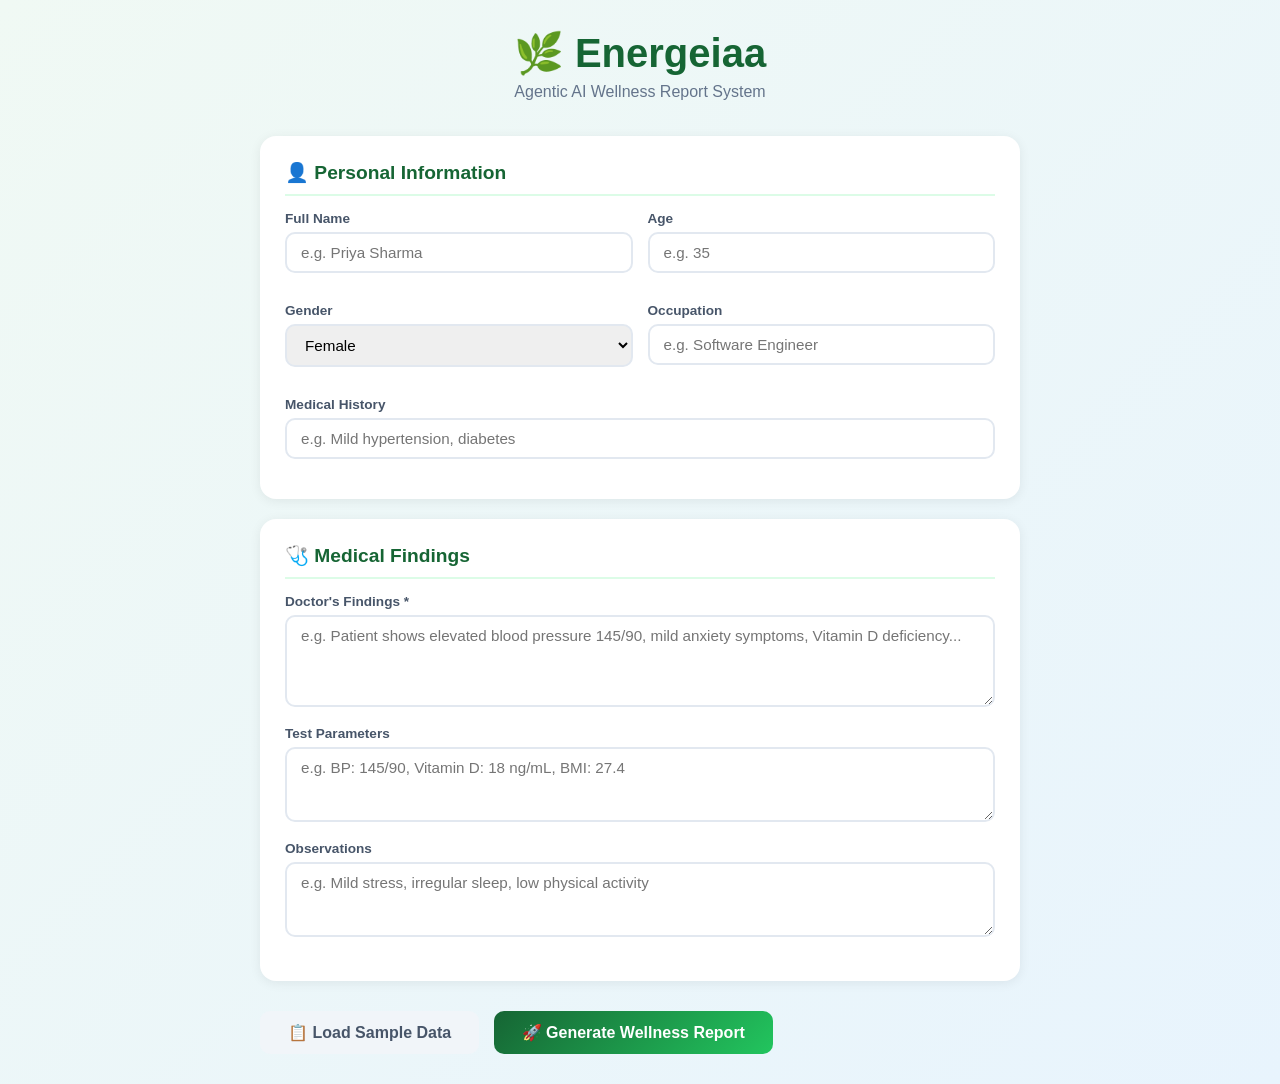
==== templates/index.html @ 830c6a4f "Removed venv and added gitignore" ====
<!DOCTYPE html>
<html lang="en">
<head>
    <meta charset="UTF-8">
    <meta name="viewport" content="width=device-width, initial-scale=1.0">
    <title>Energeiaa Wellness AI</title>
    <link rel="stylesheet" href="/static/style.css">
</head>
<body>
    <div class="container">
        <header>
            <h1>🌿 Energeiaa</h1>
            <p>Agentic AI Wellness Report System</p>
        </header>

        <form id="wellnessForm">
            <div class="section">
                <h2>👤 Personal Information</h2>
                <div class="grid">
                    <div class="field">
                        <label>Full Name</label>
                        <input type="text" id="name" placeholder="e.g. Priya Sharma" required>
                    </div>
                    <div class="field">
                        <label>Age</label>
                        <input type="number" id="age" placeholder="e.g. 35" required>
                    </div>
                    <div class="field">
                        <label>Gender</label>
                        <select id="gender">
                            <option value="Female">Female</option>
                            <option value="Male">Male</option>
                            <option value="Other">Other</option>
                        </select>
                    </div>
                    <div class="field">
                        <label>Occupation</label>
                        <input type="text" id="occupation" placeholder="e.g. Software Engineer">
                    </div>
                </div>
                <div class="field">
                    <label>Medical History</label>
                    <input type="text" id="medical_history" placeholder="e.g. Mild hypertension, diabetes">
                </div>
            </div>

            <div class="section">
                <h2>🩺 Medical Findings</h2>
                <div class="field">
                    <label>Doctor's Findings *</label>
                    <textarea id="findings" rows="4" placeholder="e.g. Patient shows elevated blood pressure 145/90, mild anxiety symptoms, Vitamin D deficiency..." required></textarea>
                </div>
                <div class="field">
                    <label>Test Parameters</label>
                    <textarea id="parameters" rows="3" placeholder="e.g. BP: 145/90, Vitamin D: 18 ng/mL, BMI: 27.4"></textarea>
                </div>
                <div class="field">
                    <label>Observations</label>
                    <textarea id="observations" rows="3" placeholder="e.g. Mild stress, irregular sleep, low physical activity"></textarea>
                </div>
            </div>

            <button type="button" id="loadSample">📋 Load Sample Data</button>
            <button type="submit" id="submitBtn">🚀 Generate Wellness Report</button>
        </form>

        <div id="loading" class="hidden">
            <div class="spinner"></div>
            <div id="agentStatus">🤖 Starting agents...</div>
        </div>
    </div>

    <script>
        const sampleData = {
            name: "Priya Sharma",
            age: 35,
            gender: "Female",
            occupation: "Software Engineer",
            medical_history: "Mild hypertension",
            findings: "Patient shows elevated blood pressure 145/90, mild anxiety symptoms, Vitamin D deficiency, sedentary lifestyle.",
            parameters: "BP: 145/90, Vitamin D: 18 ng/mL, BMI: 27.4",
            observations: "Mild stress, irregular sleep, low physical activity, healthy diet overall"
        };

        document.getElementById("loadSample").addEventListener("click", () => {
            document.getElementById("name").value = sampleData.name;
            document.getElementById("age").value = sampleData.age;
            document.getElementById("gender").value = sampleData.gender;
            document.getElementById("occupation").value = sampleData.occupation;
            document.getElementById("medical_history").value = sampleData.medical_history;
            document.getElementById("findings").value = sampleData.findings;
            document.getElementById("parameters").value = sampleData.parameters;
            document.getElementById("observations").value = sampleData.observations;
        });

        const agentMessages = [
            "🤖 Profile Agent analyzing user data...",
            "🔬 Interpreter Agent converting findings...",
            "⚠️ Risk Agent identifying indicators...",
            "💡 Wellness Coach generating recommendations...",
            "📋 Compiler Agent assembling report..."
        ];

        document.getElementById("wellnessForm").addEventListener("submit", async (e) => {
            e.preventDefault();

            document.getElementById("wellnessForm").classList.add("hidden");
            document.getElementById("loading").classList.remove("hidden");

            let i = 0;
            const interval = setInterval(() => {
                if (i < agentMessages.length) {
                    document.getElementById("agentStatus").textContent = agentMessages[i];
                    i++;
                }
            }, 2000);

            const payload = {
                user_profile: {
                    name: document.getElementById("name").value,
                    age: parseInt(document.getElementById("age").value),
                    gender: document.getElementById("gender").value,
                    occupation: document.getElementById("occupation").value,
                    medical_history: document.getElementById("medical_history").value
                },
                findings: document.getElementById("findings").value,
                parameters: document.getElementById("parameters").value,
                observations: document.getElementById("observations").value
            };

            try {
                const response = await fetch("/generate-report", {
                    method: "POST",
                    headers: { "Content-Type": "application/json" },
                    body: JSON.stringify(payload)
                });

                const data = await response.json();
                clearInterval(interval);

                if (data.success) {
                    localStorage.setItem("wellnessReport", JSON.stringify(data.report));
                    window.location.href = "/report";
                } else {
                    alert("Error: " + data.error);
                    document.getElementById("loading").classList.add("hidden");
                    document.getElementById("wellnessForm").classList.remove("hidden");
                }
            } catch (err) {
                clearInterval(interval);
                alert("Something went wrong. Please try again.");
                document.getElementById("loading").classList.add("hidden");
                document.getElementById("wellnessForm").classList.remove("hidden");
            }
        });
    </script>
</body>
</html>
---- static/style.css ----
* { margin: 0; padding: 0; box-sizing: border-box; }

body {
    font-family: 'Segoe UI', sans-serif;
    background: linear-gradient(135deg, #f0f9f4, #e8f4fd);
    min-height: 100vh;
    color: #1e293b;
}

.container {
    max-width: 800px;
    margin: 0 auto;
    padding: 30px 20px;
}

header {
    text-align: center;
    margin-bottom: 35px;
}

header h1 {
    font-size: 2.5rem;
    color: #166534;
    margin-bottom: 6px;
}

header p {
    color: #64748b;
    font-size: 1rem;
}

.section {
    background: white;
    border-radius: 16px;
    padding: 25px;
    margin-bottom: 20px;
    box-shadow: 0 2px 12px rgba(0,0,0,0.07);
}

.section h2 {
    font-size: 1.2rem;
    color: #166534;
    margin-bottom: 15px;
    padding-bottom: 10px;
    border-bottom: 2px solid #dcfce7;
}

.grid {
    display: grid;
    grid-template-columns: 1fr 1fr;
    gap: 15px;
    margin-bottom: 15px;
}

.field {
    margin-bottom: 15px;
}

.field label {
    display: block;
    font-size: 0.85rem;
    font-weight: 600;
    color: #475569;
    margin-bottom: 6px;
}

.field input, .field select, .field textarea {
    width: 100%;
    padding: 10px 14px;
    border: 2px solid #e2e8f0;
    border-radius: 10px;
    font-size: 0.95rem;
    transition: border-color 0.2s;
    font-family: inherit;
}

.field input:focus, .field select:focus, .field textarea:focus {
    outline: none;
    border-color: #22c55e;
}

button {
    padding: 12px 28px;
    border: none;
    border-radius: 10px;
    font-size: 1rem;
    font-weight: 600;
    cursor: pointer;
    margin-right: 10px;
    margin-top: 10px;
    transition: transform 0.2s, opacity 0.2s;
}

button:hover { transform: translateY(-2px); opacity: 0.9; }

#submitBtn {
    background: linear-gradient(135deg, #166534, #22c55e);
    color: white;
}

#loadSample {
    background: #f1f5f9;
    color: #475569;
}

.hidden { display: none !important; }

#loading {
    text-align: center;
    padding: 60px 20px;
    background: white;
    border-radius: 16px;
    box-shadow: 0 2px 12px rgba(0,0,0,0.07);
}

.spinner {
    width: 50px;
    height: 50px;
    border: 5px solid #dcfce7;
    border-top-color: #22c55e;
    border-radius: 50%;
    animation: spin 1s linear infinite;
    margin: 0 auto 20px;
}

@keyframes spin { to { transform: rotate(360deg); } }

#agentStatus {
    font-size: 1.1rem;
    color: #166534;
    font-weight: 600;
}

/* Report Page */
.score-card {
    text-align: center;
    background: white;
    border-radius: 16px;
    padding: 35px;
    margin-bottom: 20px;
    box-shadow: 0 2px 12px rgba(0,0,0,0.07);
}

.score-circle {
    width: 130px;
    height: 130px;
    border-radius: 50%;
    border: 8px solid #22c55e;
    display: flex;
    flex-direction: column;
    align-items: center;
    justify-content: center;
    margin: 0 auto 15px;
}

.score-circle span {
    font-size: 2.5rem;
    font-weight: 800;
    color: #1e293b;
}

.score-circle small {
    font-size: 0.7rem;
    color: #64748b;
}

.score-label {
    font-size: 1.2rem;
    font-weight: 700;
}

.summary-text {
    color: #475569;
    line-height: 1.7;
    font-size: 1rem;
}

.list {
    padding-left: 20px;
}

.list li {
    color: #475569;
    margin-bottom: 10px;
    line-height: 1.6;
}

.risk-card {
    background: #f8fafc;
    border-radius: 12px;
    padding: 15px;
    margin-bottom: 12px;
}

.risk-header {
    display: flex;
    justify-content: space-between;
    align-items: center;
    margin-bottom: 8px;
}

.risk-name {
    font-weight: 600;
    color: #1e293b;
}

.risk-badge {
    padding: 4px 12px;
    border-radius: 20px;
    color: white;
    font-size: 0.8rem;
    font-weight: 600;
}

.risk-explanation {
    color: #64748b;
    font-size: 0.9rem;
    line-height: 1.5;
}

.lifestyle-grid {
    display: grid;
    grid-template-columns: 1fr 1fr;
    gap: 12px;
}

.lifestyle-card {
    background: #f0fdf4;
    border: 2px solid #dcfce7;
    border-radius: 12px;
    padding: 15px;
    font-size: 0.9rem;
    color: #166534;
    line-height: 1.5;
}

.actions {
    text-align: center;
    margin-top: 30px;
}

.actions button {
    background: linear-gradient(135deg, #166534, #22c55e);
    color: white;
}

@media (max-width: 600px) {
    .grid { grid-template-columns: 1fr; }
    .lifestyle-grid { grid-template-columns: 1fr; }
}
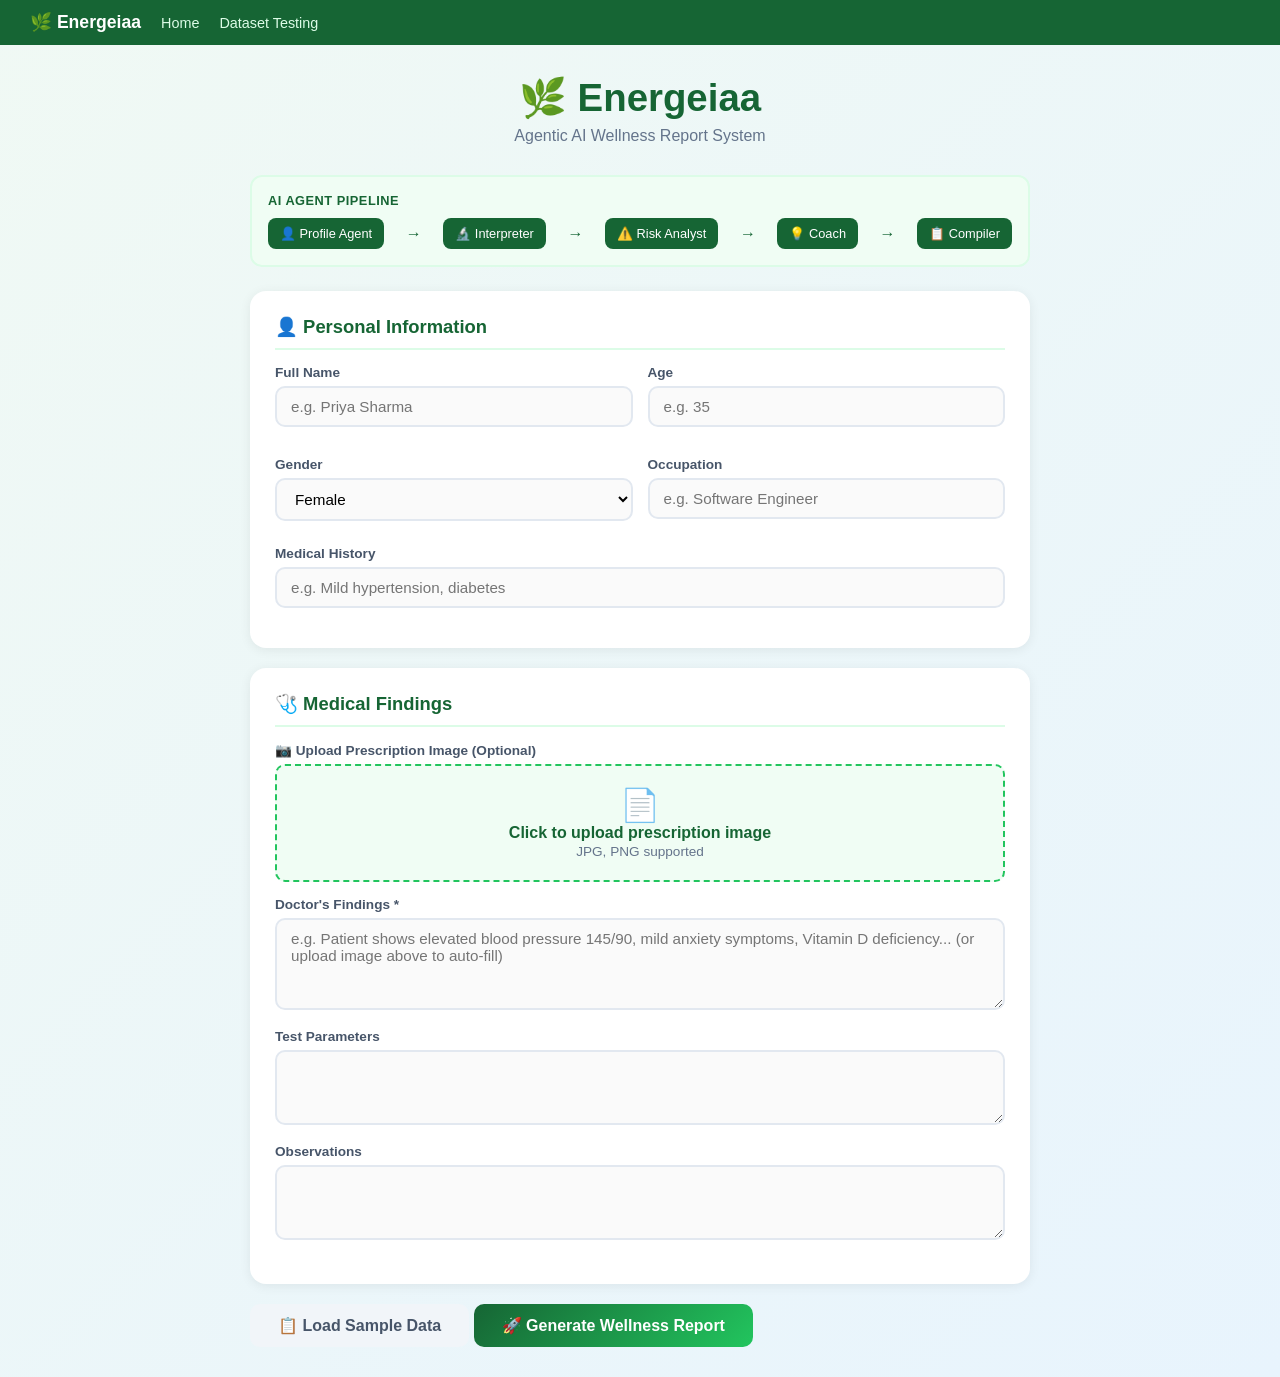
==== commit 17124b7d: "updated agents, UI and removed cache files" ====
--- a/templates/index.html
+++ b/templates/index.html
@@ -7,11 +7,69 @@
     <link rel="stylesheet" href="/static/style.css">
 </head>
 <body>
+
+    <!-- Navbar -->
+    <nav style="background:#166534; padding:12px 30px; display:flex; 
+    gap:20px; align-items:center;">
+        <span style="color:white; font-weight:700; font-size:1.1rem;">
+            🌿 Energeiaa
+        </span>
+        <a href="/" style="color:#dcfce7; text-decoration:none; 
+        font-size:0.9rem;">Home</a>
+        <a href="/dataset" style="color:#dcfce7; text-decoration:none; 
+        font-size:0.9rem;">Dataset Testing</a>
+    </nav>
+
     <div class="container">
         <header>
             <h1>🌿 Energeiaa</h1>
             <p>Agentic AI Wellness Report System</p>
         </header>
+
+        <!-- Agent Pipeline Visual -->
+        <div style="background:#f0fdf4; border:2px solid #dcfce7;
+        border-radius:12px; padding:16px; margin-bottom:24px;">
+            <p style="font-size:0.8rem; color:#166534; font-weight:700;
+            margin-bottom:10px; text-transform:uppercase;
+            letter-spacing:0.5px;">AI Agent Pipeline</p>
+            <div style="display:flex; align-items:center;
+            justify-content:space-between; flex-wrap:wrap; gap:8px;">
+                <div style="text-align:center;">
+                    <div style="background:#166534; color:white;
+                    border-radius:8px; padding:8px 12px; font-size:0.8rem;">
+                        👤 Profile Agent
+                    </div>
+                </div>
+                <span style="color:#166534; font-weight:700;">→</span>
+                <div style="text-align:center;">
+                    <div style="background:#166534; color:white;
+                    border-radius:8px; padding:8px 12px; font-size:0.8rem;">
+                        🔬 Interpreter
+                    </div>
+                </div>
+                <span style="color:#166534; font-weight:700;">→</span>
+                <div style="text-align:center;">
+                    <div style="background:#166534; color:white;
+                    border-radius:8px; padding:8px 12px; font-size:0.8rem;">
+                        ⚠️ Risk Analyst
+                    </div>
+                </div>
+                <span style="color:#166634; font-weight:700;">→</span>
+                <div style="text-align:center;">
+                    <div style="background:#166534; color:white;
+                    border-radius:8px; padding:8px 12px; font-size:0.8rem;">
+                        💡 Coach
+                    </div>
+                </div>
+                <span style="color:#166534; font-weight:700;">→</span>
+                <div style="text-align:center;">
+                    <div style="background:#166534; color:white;
+                    border-radius:8px; padding:8px 12px; font-size:0.8rem;">
+                        📋 Compiler
+                    </div>
+                </div>
+            </div>
+        </div>
 
         <form id="wellnessForm">
             <div class="section">
@@ -19,11 +77,13 @@
                 <div class="grid">
                     <div class="field">
                         <label>Full Name</label>
-                        <input type="text" id="name" placeholder="e.g. Priya Sharma" required>
+                        <input type="text" id="name" 
+                        placeholder="e.g. Priya Sharma" required>
                     </div>
                     <div class="field">
                         <label>Age</label>
-                        <input type="number" id="age" placeholder="e.g. 35" required>
+                        <input type="number" id="age" 
+                        placeholder="e.g. 35" required>
                     </div>
                     <div class="field">
                         <label>Gender</label>
@@ -35,33 +95,76 @@
                     </div>
                     <div class="field">
                         <label>Occupation</label>
-                        <input type="text" id="occupation" placeholder="e.g. Software Engineer">
+                        <input type="text" id="occupation" 
+                        placeholder="e.g. Software Engineer">
                     </div>
                 </div>
                 <div class="field">
                     <label>Medical History</label>
-                    <input type="text" id="medical_history" placeholder="e.g. Mild hypertension, diabetes">
+                    <input type="text" id="medical_history" 
+                    placeholder="e.g. Mild hypertension, diabetes">
                 </div>
             </div>
 
             <div class="section">
                 <h2>🩺 Medical Findings</h2>
+
+                <!-- Image Upload Section -->
+                <div class="field">
+                    <label>📷 Upload Prescription Image (Optional)</label>
+                    <div style="border: 2px dashed #22c55e; border-radius: 10px;
+                    padding: 20px; text-align: center; background: #f0fdf4;
+                    cursor: pointer;" 
+                    onclick="document.getElementById('imageInput').click()">
+                        <div id="uploadText">
+                            <span style="font-size: 2rem;">📄</span><br>
+                            <span style="color: #166534; font-weight: 600;">
+                                Click to upload prescription image
+                            </span><br>
+                            <span style="color: #64748b; font-size: 0.85rem;">
+                                JPG, PNG supported
+                            </span>
+                        </div>
+                        <div id="uploadedFileName" style="color:#166534;
+                        font-weight:600; display:none;"></div>
+                    </div>
+                    <input type="file" id="imageInput" accept="image/*"
+                    style="display:none" onchange="handleImageUpload(this)">
+                    <button type="button" id="extractBtn"
+                    style="display:none; margin-top:10px; background:#166534;
+                    color:white; border:none; padding:10px 20px;
+                    border-radius:8px; cursor:pointer; font-weight:600;"
+                    onclick="extractPrescription()">
+                        🔍 Extract Text from Image
+                    </button>
+                    <div id="extractStatus" style="margin-top:8px;
+                    font-size:0.9rem; color:#166534; font-weight:600;"></div>
+                </div>
+
                 <div class="field">
                     <label>Doctor's Findings *</label>
-                    <textarea id="findings" rows="4" placeholder="e.g. Patient shows elevated blood pressure 145/90, mild anxiety symptoms, Vitamin D deficiency..." required></textarea>
+                    <textarea id="findings" rows="4" 
+                    placeholder="e.g. Patient shows elevated blood pressure 145/90, mild anxiety symptoms, Vitamin D deficiency... (or upload image above to auto-fill)" 
+                    required></textarea>
                 </div>
                 <div class="field">
                     <label>Test Parameters</label>
-                    <textarea id="parameters" rows="3" placeholder="e.g. BP: 145/90, Vitamin D: 18 ng/mL, BMI: 27.4"></textarea>
+                    <textarea id="parameters" rows="3" 
+                    placeholder="e.g. BP: 145/90, Vitamin D: 18 ng/mL, BMI: 27.4">
+                    </textarea>
                 </div>
                 <div class="field">
                     <label>Observations</label>
-                    <textarea id="observations" rows="3" placeholder="e.g. Mild stress, irregular sleep, low physical activity"></textarea>
+                    <textarea id="observations" rows="3" 
+                    placeholder="e.g. Mild stress, irregular sleep, low physical activity">
+                    </textarea>
                 </div>
             </div>
 
             <button type="button" id="loadSample">📋 Load Sample Data</button>
-            <button type="submit" id="submitBtn">🚀 Generate Wellness Report</button>
+            <button type="submit" id="submitBtn">
+                🚀 Generate Wellness Report
+            </button>
         </form>
 
         <div id="loading" class="hidden">
@@ -101,7 +204,8 @@
             "📋 Compiler Agent assembling report..."
         ];
 
-        document.getElementById("wellnessForm").addEventListener("submit", async (e) => {
+        document.getElementById("wellnessForm").addEventListener("submit", 
+        async (e) => {
             e.preventDefault();
 
             document.getElementById("wellnessForm").classList.add("hidden");
@@ -110,7 +214,8 @@
             let i = 0;
             const interval = setInterval(() => {
                 if (i < agentMessages.length) {
-                    document.getElementById("agentStatus").textContent = agentMessages[i];
+                    document.getElementById("agentStatus").textContent = 
+                    agentMessages[i];
                     i++;
                 }
             }, 2000);
@@ -139,7 +244,8 @@
                 clearInterval(interval);
 
                 if (data.success) {
-                    localStorage.setItem("wellnessReport", JSON.stringify(data.report));
+                    localStorage.setItem("wellnessReport", 
+                    JSON.stringify(data.report));
                     window.location.href = "/report";
                 } else {
                     alert("Error: " + data.error);
@@ -153,6 +259,57 @@
                 document.getElementById("wellnessForm").classList.remove("hidden");
             }
         });
+
+        // Image upload functions
+        let selectedFile = null;
+
+        function handleImageUpload(input) {
+            if (input.files && input.files[0]) {
+                selectedFile = input.files[0];
+                document.getElementById('uploadText').style.display = 'none';
+                document.getElementById('uploadedFileName').style.display = 
+                'block';
+                document.getElementById('uploadedFileName').textContent =
+                    '✅ ' + selectedFile.name;
+                document.getElementById('extractBtn').style.display = 
+                'inline-block';
+            }
+        }
+
+        async function extractPrescription() {
+            if (!selectedFile) return;
+
+            document.getElementById('extractStatus').textContent =
+                '⏳ Reading prescription image...';
+            document.getElementById('extractBtn').disabled = true;
+
+            const formData = new FormData();
+            formData.append('file', selectedFile);
+
+            try {
+                const response = await fetch('/extract-prescription', {
+                    method: 'POST',
+                    body: formData
+                });
+
+                const data = await response.json();
+
+                if (data.success) {
+                    document.getElementById('findings').value = 
+                    data.extracted_text;
+                    document.getElementById('extractStatus').textContent =
+                        '✅ Text extracted! Review and click Generate Report.';
+                } else {
+                    document.getElementById('extractStatus').textContent =
+                        '❌ Error: ' + data.error;
+                }
+            } catch (err) {
+                document.getElementById('extractStatus').textContent =
+                    '❌ Something went wrong.';
+            } finally {
+                document.getElementById('extractBtn').disabled = false;
+            }
+        }
     </script>
 </body>
 </html>
--- a/static/style.css
+++ b/static/style.css
@@ -7,244 +7,271 @@
     color: #1e293b;
 }
 
-.container {
-    max-width: 800px;
-    margin: 0 auto;
-    padding: 30px 20px;
-}
-
-header {
+.navbar {
+    background: linear-gradient(135deg, #14532d, #166534);
+    padding: 14px 30px;
+    display: flex;
+    justify-content: space-between;
+    align-items: center;
+    box-shadow: 0 2px 10px rgba(0,0,0,0.15);
+    position: sticky;
+    top: 0;
+    z-index: 50;
+}
+.nav-brand { color: white; font-size: 1.2rem; font-weight: 800; }
+.nav-links { display: flex; gap: 20px; }
+.nav-links .nav-link { color: #dcfce7; text-decoration: none; font-size: 0.9rem; font-weight: 500; padding: 6px 14px; border-radius: 8px; transition: background 0.2s; }
+.nav-links .nav-link:hover, .nav-links .nav-link.active { background: rgba(255,255,255,0.15); color: white; }
+
+.container { max-width: 820px; margin: 0 auto; padding: 30px 20px; }
+
+header { text-align: center; margin-bottom: 30px; }
+header h1 { font-size: 2.4rem; color: #166534; margin-bottom: 6px; }
+header p { color: #64748b; font-size: 1rem; }
+
+.pipeline-box {
+    background: linear-gradient(135deg, #f0fdf4, #dcfce7);
+    border: 2px solid #bbf7d0;
+    border-radius: 14px;
+    padding: 18px 24px;
+    margin-bottom: 24px;
     text-align: center;
-    margin-bottom: 35px;
-}
-
-header h1 {
-    font-size: 2.5rem;
-    color: #166534;
-    margin-bottom: 6px;
-}
-
-header p {
-    color: #64748b;
-    font-size: 1rem;
-}
-
-.section {
+}
+.pipeline-title { font-size: 0.8rem; font-weight: 700; color: #166534; text-transform: uppercase; letter-spacing: 1px; margin-bottom: 14px; }
+.pipeline-steps { display: flex; align-items: center; justify-content: center; flex-wrap: wrap; gap: 8px; }
+.pipeline-step { background: #166534; color: white; border-radius: 10px; padding: 10px 16px; font-size: 0.8rem; text-align: center; line-height: 1.4; min-width: 70px; }
+.pipeline-arrow { color: #166534; font-size: 1.2rem; font-weight: 700; }
+
+.section { background: white; border-radius: 16px; padding: 25px; margin-bottom: 20px; box-shadow: 0 2px 12px rgba(0,0,0,0.07); }
+.section h2 { font-size: 1.15rem; color: #166534; margin-bottom: 15px; padding-bottom: 10px; border-bottom: 2px solid #dcfce7; }
+
+.grid { display: grid; grid-template-columns: 1fr 1fr; gap: 15px; margin-bottom: 10px; }
+.field { margin-bottom: 15px; }
+.field label { display: block; font-size: 0.85rem; font-weight: 600; color: #475569; margin-bottom: 6px; }
+.field-hint { font-size: 0.75rem; color: #94a3b8; font-weight: 400; margin-left: 6px; }
+.field input, .field select, .field textarea { width: 100%; padding: 10px 14px; border: 2px solid #e2e8f0; border-radius: 10px; font-size: 0.95rem; transition: border-color 0.2s; font-family: inherit; background: #fafafa; }
+.field input:focus, .field select:focus, .field textarea:focus { outline: none; border-color: #22c55e; background: white; }
+
+/* UPLOAD BOX */
+.upload-box {
+    border: 2px dashed #bbf7d0;
+    border-radius: 16px;
+    padding: 36px 24px 28px;
+    text-align: center;
+    cursor: pointer;
+    background: linear-gradient(145deg, #f8fffc, #f0fdf9);
+    transition: all 0.3s ease;
+    position: relative;
+    overflow: hidden;
+}
+.upload-box::after {
+    content: '';
+    position: absolute;
+    inset: 0;
+    background: radial-gradient(ellipse at center top, #dcfce7 0%, transparent 70%);
+    opacity: 0;
+    transition: opacity 0.4s;
+    pointer-events: none;
+}
+.upload-box:hover::after { opacity: 1; }
+.upload-box:hover {
+    border-color: #22c55e;
+    border-style: solid;
+    transform: translateY(-3px);
+    box-shadow: 0 12px 30px rgba(34,197,94,0.12);
+}
+.upload-box.dragover {
+    border-color: #16a34a;
+    border-style: solid;
+    background: linear-gradient(145deg, #f0fdf4, #dcfce7);
+    transform: scale(1.01);
+    box-shadow: 0 12px 30px rgba(34,197,94,0.2);
+}
+.upload-box.uploading {
+    border-color: #f59e0b;
+    border-style: solid;
+    background: linear-gradient(145deg, #fffbeb, #fef3c7);
+    cursor: wait;
+}
+.upload-box.loaded {
+    border-color: #22c55e;
+    border-style: solid;
+    background: linear-gradient(145deg, #f0fdf4, #dcfce7);
+    box-shadow: 0 6px 20px rgba(34,197,94,0.12);
+}
+
+.upload-icon-wrap { margin-bottom: 14px; }
+.upload-icon-circle {
+    width: 64px;
+    height: 64px;
     background: white;
-    border-radius: 16px;
-    padding: 25px;
-    margin-bottom: 20px;
-    box-shadow: 0 2px 12px rgba(0,0,0,0.07);
-}
-
-.section h2 {
-    font-size: 1.2rem;
-    color: #166534;
-    margin-bottom: 15px;
-    padding-bottom: 10px;
-    border-bottom: 2px solid #dcfce7;
-}
-
-.grid {
-    display: grid;
-    grid-template-columns: 1fr 1fr;
-    gap: 15px;
-    margin-bottom: 15px;
-}
-
-.field {
-    margin-bottom: 15px;
-}
-
-.field label {
-    display: block;
-    font-size: 0.85rem;
-    font-weight: 600;
-    color: #475569;
-    margin-bottom: 6px;
-}
-
-.field input, .field select, .field textarea {
-    width: 100%;
-    padding: 10px 14px;
-    border: 2px solid #e2e8f0;
-    border-radius: 10px;
-    font-size: 0.95rem;
-    transition: border-color 0.2s;
-    font-family: inherit;
-}
-
-.field input:focus, .field select:focus, .field textarea:focus {
-    outline: none;
-    border-color: #22c55e;
-}
-
-button {
-    padding: 12px 28px;
-    border: none;
-    border-radius: 10px;
-    font-size: 1rem;
-    font-weight: 600;
-    cursor: pointer;
-    margin-right: 10px;
-    margin-top: 10px;
-    transition: transform 0.2s, opacity 0.2s;
-}
-
-button:hover { transform: translateY(-2px); opacity: 0.9; }
-
-#submitBtn {
-    background: linear-gradient(135deg, #166534, #22c55e);
-    color: white;
-}
-
-#loadSample {
-    background: #f1f5f9;
-    color: #475569;
-}
-
-.hidden { display: none !important; }
-
-#loading {
-    text-align: center;
-    padding: 60px 20px;
-    background: white;
-    border-radius: 16px;
-    box-shadow: 0 2px 12px rgba(0,0,0,0.07);
-}
-
-.spinner {
-    width: 50px;
-    height: 50px;
-    border: 5px solid #dcfce7;
-    border-top-color: #22c55e;
     border-radius: 50%;
-    animation: spin 1s linear infinite;
-    margin: 0 auto 20px;
-}
-
-@keyframes spin { to { transform: rotate(360deg); } }
-
-#agentStatus {
-    font-size: 1.1rem;
-    color: #166534;
-    font-weight: 600;
-}
-
-/* Report Page */
-.score-card {
-    text-align: center;
-    background: white;
-    border-radius: 16px;
-    padding: 35px;
-    margin-bottom: 20px;
-    box-shadow: 0 2px 12px rgba(0,0,0,0.07);
-}
-
-.score-circle {
-    width: 130px;
-    height: 130px;
-    border-radius: 50%;
-    border: 8px solid #22c55e;
-    display: flex;
-    flex-direction: column;
+    display: flex;
     align-items: center;
     justify-content: center;
-    margin: 0 auto 15px;
-}
-
-.score-circle span {
-    font-size: 2.5rem;
-    font-weight: 800;
-    color: #1e293b;
-}
-
-.score-circle small {
-    font-size: 0.7rem;
+    margin: 0 auto;
+    box-shadow: 0 4px 14px rgba(34,197,94,0.15);
+    border: 2px solid #dcfce7;
+    transition: all 0.3s;
+}
+.upload-box:hover .upload-icon-circle {
+    box-shadow: 0 6px 20px rgba(34,197,94,0.25);
+    border-color: #bbf7d0;
+    transform: scale(1.05);
+}
+.upload-box.loaded .upload-icon-circle {
+    background: #dcfce7;
+    border-color: #22c55e;
+}
+.upload-icon { font-size: 1.8rem; display: block; }
+
+.upload-main-text {
+    display: block;
+    font-size: 1rem;
+    font-weight: 700;
+    color: #166534;
+    margin-bottom: 6px;
+}
+.upload-sub-text {
+    display: block;
+    font-size: 0.82rem;
     color: #64748b;
-}
-
-.score-label {
-    font-size: 1.2rem;
+    margin-bottom: 14px;
+}
+.upload-formats {
+    display: flex;
+    gap: 6px;
+    justify-content: center;
+    flex-wrap: wrap;
+}
+.format-badge {
+    background: white;
+    border: 1.5px solid #e2e8f0;
+    color: #475569;
+    font-size: 0.72rem;
     font-weight: 700;
-}
-
-.summary-text {
-    color: #475569;
-    line-height: 1.7;
-    font-size: 1rem;
-}
-
-.list {
-    padding-left: 20px;
-}
-
-.list li {
-    color: #475569;
-    margin-bottom: 10px;
-    line-height: 1.6;
-}
-
-.risk-card {
-    background: #f8fafc;
-    border-radius: 12px;
-    padding: 15px;
-    margin-bottom: 12px;
-}
-
-.risk-header {
-    display: flex;
-    justify-content: space-between;
+    padding: 3px 10px;
+    border-radius: 20px;
+    letter-spacing: 0.05em;
+    transition: all 0.2s;
+}
+.upload-box:hover .format-badge {
+    border-color: #bbf7d0;
+    color: #166534;
+    background: #f0fdf4;
+}
+.upload-box.loaded .format-badge {
+    border-color: #22c55e;
+    color: #166534;
+    background: #dcfce7;
+}
+
+.upload-status {
+    font-size: 0.85rem;
+    margin-top: 10px;
+    padding: 10px 14px;
+    border-radius: 10px;
+    display: none;
     align-items: center;
-    margin-bottom: 8px;
-}
-
-.risk-name {
-    font-weight: 600;
-    color: #1e293b;
-}
-
-.risk-badge {
-    padding: 4px 12px;
-    border-radius: 20px;
-    color: white;
-    font-size: 0.8rem;
-    font-weight: 600;
-}
-
-.risk-explanation {
-    color: #64748b;
-    font-size: 0.9rem;
-    line-height: 1.5;
-}
-
-.lifestyle-grid {
-    display: grid;
-    grid-template-columns: 1fr 1fr;
-    gap: 12px;
-}
-
-.lifestyle-card {
+    gap: 8px;
+    font-weight: 500;
+}
+.upload-status.status-loading {
+    display: flex;
+    background: #fffbeb;
+    color: #92400e;
+    border: 1px solid #fde68a;
+}
+.upload-status.status-success {
+    display: flex;
     background: #f0fdf4;
-    border: 2px solid #dcfce7;
-    border-radius: 12px;
-    padding: 15px;
-    font-size: 0.9rem;
-    color: #166534;
-    line-height: 1.5;
-}
-
-.actions {
-    text-align: center;
-    margin-top: 30px;
-}
-
-.actions button {
-    background: linear-gradient(135deg, #166534, #22c55e);
-    color: white;
-}
-
+    color: #166534;
+    border: 1px solid #bbf7d0;
+}
+.upload-status.status-error {
+    display: flex;
+    background: #fef2f2;
+    color: #991b1b;
+    border: 1px solid #fecaca;
+}
+
+/* BUTTONS */
+.btn-row { display: flex; gap: 12px; margin-top: 10px; flex-wrap: wrap; }
+button { padding: 12px 28px; border: none; border-radius: 10px; font-size: 1rem; font-weight: 600; cursor: pointer; transition: transform 0.2s, box-shadow 0.2s; }
+button:hover { transform: translateY(-2px); box-shadow: 0 4px 15px rgba(0,0,0,0.15); }
+#submitBtn { background: linear-gradient(135deg, #166534, #22c55e); color: white; flex: 1; }
+#loadSample { background: #f1f5f9; color: #475569; }
+
+/* LOADING */
+.hidden { display: none !important; }
+.loading-card { background: white; border-radius: 16px; padding: 40px; text-align: center; box-shadow: 0 2px 12px rgba(0,0,0,0.07); }
+.spinner { width: 50px; height: 50px; border: 5px solid #dcfce7; border-top-color: #22c55e; border-radius: 50%; animation: spin 1s linear infinite; margin: 0 auto 20px; }
+@keyframes spin { to { transform: rotate(360deg); } }
+#agentStatus { font-size: 1.1rem; color: #166534; font-weight: 600; margin-bottom: 20px; }
+.agent-steps { display: flex; flex-direction: column; gap: 8px; max-width: 300px; margin: 0 auto; }
+.agent-step { padding: 8px 16px; border-radius: 8px; background: #f1f5f9; color: #94a3b8; font-size: 0.9rem; transition: all 0.3s; }
+.agent-step.active { background: #dcfce7; color: #166534; font-weight: 600; }
+
+/* SCORE CARD */
+.score-card { text-align: center; background: white; border-radius: 16px; padding: 35px; margin-bottom: 20px; box-shadow: 0 2px 12px rgba(0,0,0,0.07); }
+.score-circle { width: 130px; height: 130px; border-radius: 50%; border: 8px solid #22c55e; display: flex; flex-direction: column; align-items: center; justify-content: center; margin: 0 auto 15px; }
+.score-circle span { font-size: 2.5rem; font-weight: 800; color: #1e293b; }
+.score-circle small { font-size: 0.7rem; color: #64748b; }
+.score-label { font-size: 1.2rem; font-weight: 700; }
+
+/* REPORT */
+.summary-text { color: #475569; line-height: 1.7; font-size: 1rem; }
+.list { padding-left: 20px; }
+.list li { color: #475569; margin-bottom: 10px; line-height: 1.6; }
+.risk-card { background: #f8fafc; border-radius: 12px; padding: 15px; margin-bottom: 12px; border-left: 4px solid #e2e8f0; }
+.risk-header { display: flex; justify-content: space-between; align-items: center; margin-bottom: 8px; }
+.risk-name { font-weight: 600; color: #1e293b; }
+.risk-badge { padding: 4px 12px; border-radius: 20px; color: white; font-size: 0.8rem; font-weight: 600; }
+.risk-explanation { color: #64748b; font-size: 0.9rem; line-height: 1.5; }
+.lifestyle-grid { display: grid; grid-template-columns: 1fr 1fr; gap: 12px; }
+.lifestyle-card { background: #f0fdf4; border: 2px solid #dcfce7; border-radius: 12px; padding: 15px; font-size: 0.9rem; color: #166534; line-height: 1.5; }
+
+/* ACTIONS */
+.actions { text-align: center; margin-top: 30px; display: flex; gap: 12px; justify-content: center; }
+.actions button { background: linear-gradient(135deg, #166534, #22c55e); color: white; }
+
+/* FOOTER */
+.footer { text-align: center; padding: 20px; color: #94a3b8; font-size: 0.85rem; margin-top: 20px; }
+
+/* DATASET PAGE */
+.stats-row { display: grid; grid-template-columns: repeat(3, 1fr); gap: 15px; margin-bottom: 20px; }
+.stat-card { background: white; border-radius: 12px; padding: 20px; text-align: center; box-shadow: 0 2px 8px rgba(0,0,0,0.07); }
+.stat-number { font-size: 2rem; font-weight: 800; color: #166534; }
+.stat-label { font-size: 0.85rem; color: #64748b; margin-top: 4px; }
+.patient-table { width: 100%; border-collapse: collapse; font-size: 0.85rem; }
+.patient-table th { background: linear-gradient(135deg, #14532d, #166534); color: white; padding: 12px 10px; text-align: left; }
+.patient-table td { padding: 10px; border-bottom: 1px solid #e2e8f0; }
+.patient-table tr:hover td { background: #f0fdf4; }
+.badge { padding: 3px 10px; border-radius: 20px; font-size: 0.75rem; font-weight: 600; color: white; }
+.badge-yes { background: #ef4444; }
+.badge-no { background: #22c55e; }
+.badge-high { background: #ef4444; }
+.badge-normal { background: #22c55e; }
+.badge-low { background: #f59e0b; }
+.generate-btn { background: linear-gradient(135deg, #166534, #22c55e); color: white; border: none; padding: 8px 16px; border-radius: 8px; cursor: pointer; font-size: 0.85rem; font-weight: 600; }
+.generate-btn:hover { opacity: 0.9; transform: translateY(-1px); }
+
+/* MODAL */
+.report-overlay { display: none; position: fixed; top: 0; left: 0; width: 100%; height: 100%; background: rgba(0,0,0,0.6); z-index: 100; overflow-y: auto; }
+.report-modal { background: white; max-width: 700px; margin: 40px auto; border-radius: 16px; padding: 30px; position: relative; }
+.close-btn { position: absolute; top: 15px; right: 20px; font-size: 1.5rem; cursor: pointer; color: #64748b; background: none; border: none; }
+.modal-section { margin-bottom: 20px; }
+.modal-section h3 { color: #166534; margin-bottom: 10px; font-size: 1rem; border-bottom: 2px solid #dcfce7; padding-bottom: 6px; }
+.modal-section ul { padding-left: 18px; }
+.modal-section li { color: #475569; margin-bottom: 6px; font-size: 0.9rem; }
+.risk-row { display: flex; justify-content: space-between; align-items: center; padding: 8px 12px; background: #f8fafc; border-radius: 8px; margin-bottom: 6px; }
+
+/* RESPONSIVE */
 @media (max-width: 600px) {
     .grid { grid-template-columns: 1fr; }
     .lifestyle-grid { grid-template-columns: 1fr; }
+    .stats-row { grid-template-columns: 1fr; }
+    .pipeline-steps { justify-content: flex-start; }
+    .btn-row { flex-direction: column; }
+    #submitBtn { flex: none; }
 }
